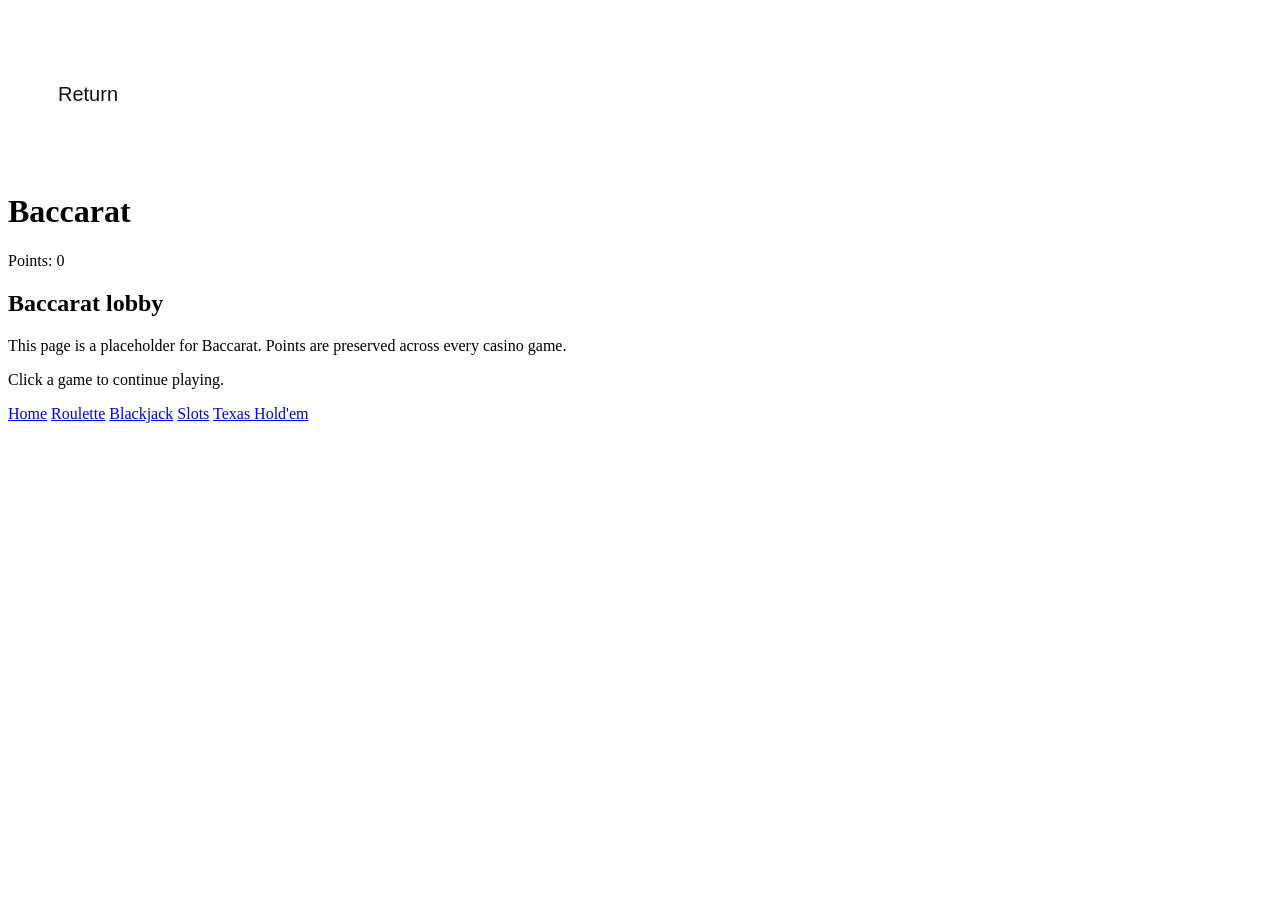
==== Baccarat.html @ 1a07dff0 "added game and home pages" ====
<!DOCTYPE html>
<html lang="en">
<head>
    <meta charset="UTF-8">
    <meta name="viewport" content="width=device-width, initial-scale=1.0">
    <title>Baccarat - Casino Simulator</title>
    <link rel="icon" href="roulettefavicon.ico" type="image/x-icon"/>
    <link rel="stylesheet" href="Styling/Style.css">
</head>
<body class="game-page">
    <a class="return-home-badge" href="index.html" aria-label="Return to index">
        <img src="data:image/svg+xml,%3Csvg xmlns='http://www.w3.org/2000/svg' width='160' height='160'%3E%3Crect width='160' height='160' rx='24' ry='24' fill='white'/%3E%3Ctext x='50%25' y='55%25' dominant-baseline='middle' text-anchor='middle' font-family='Inter,Arial,sans-serif' font-size='20' fill='%23111'%3EReturn%3C/text%3E%3C/svg%3E" alt="Return to index">
    </a>
    <header class="casino-header">
        <h1>Baccarat</h1>
        <div class="points-bar">Points: <span id="pointsValue">0</span></div>
    </header>
    <main class="casino-main">
        <section class="game-card">
            <h2>Baccarat lobby</h2>
            <p>This page is a placeholder for Baccarat. Points are preserved across every casino game.</p>
            <p>Click a game to continue playing.</p>
        </section>
        <nav class="game-menu">
            <a class="game-link" href="index.html">Home</a>
            <a class="game-link" href="Roulette.html">Roulette</a>
            <a class="game-link" href="Blackjack.html">Blackjack</a>
            <a class="game-link" href="Slots.html">Slots</a>
            <a class="game-link" href="TexasHoldem.html">Texas Hold'em</a>
        </nav>
    </main>
    <script src="JS/PointsManager.js"></script>
    <script>initializeSharedPoints();</script>
</body>
</html>
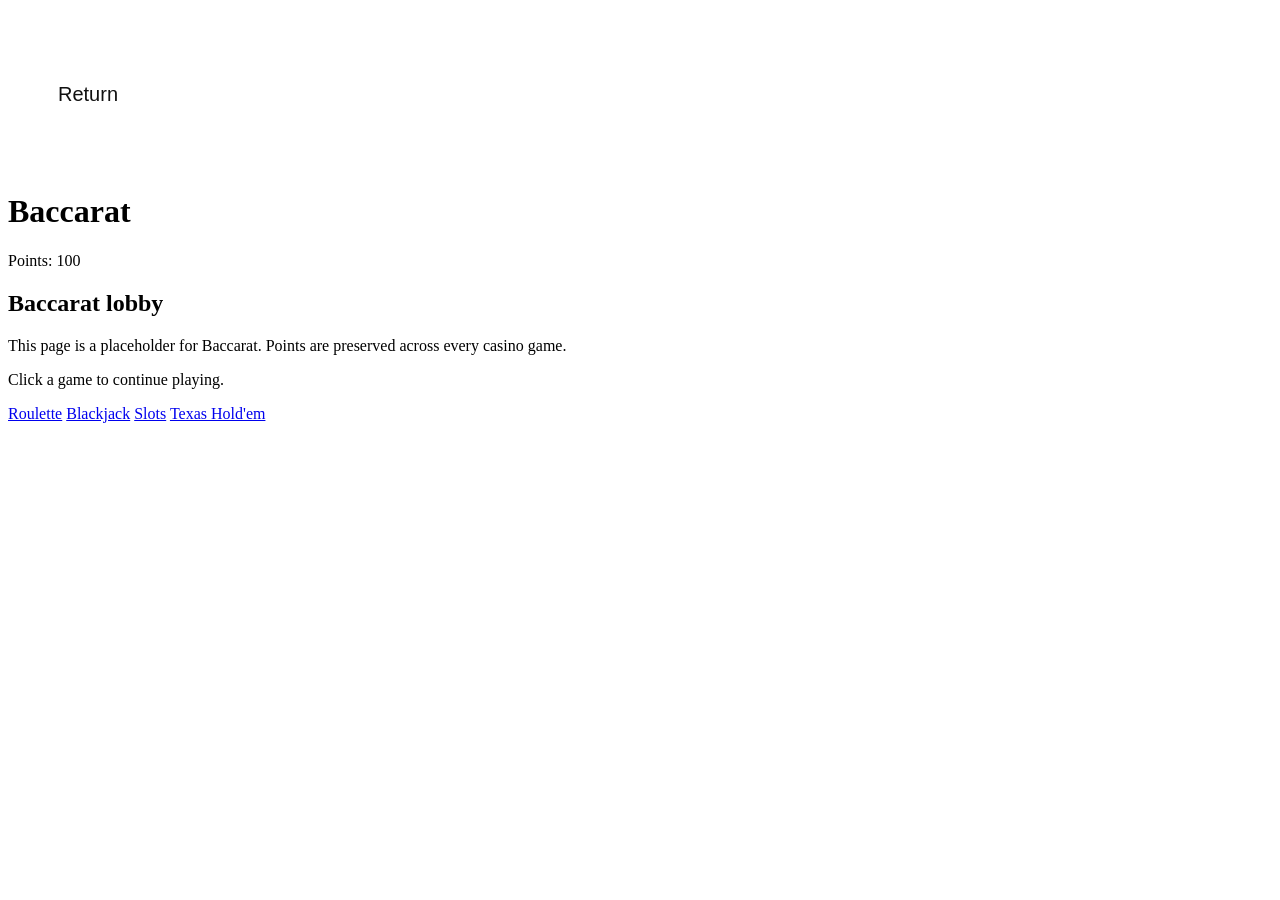
==== commit cb4dd6eb: "aligned columns of roulette into rows and other things" ====
--- a/Baccarat.html
+++ b/Baccarat.html
@@ -22,14 +22,13 @@
             <p>Click a game to continue playing.</p>
         </section>
         <nav class="game-menu">
-            <a class="game-link" href="index.html">Home</a>
             <a class="game-link" href="Roulette.html">Roulette</a>
             <a class="game-link" href="Blackjack.html">Blackjack</a>
             <a class="game-link" href="Slots.html">Slots</a>
             <a class="game-link" href="TexasHoldem.html">Texas Hold'em</a>
         </nav>
     </main>
-    <script src="JS/PointsManager.js"></script>
+    <script src="js/PointsManager.js"></script>
     <script>initializeSharedPoints();</script>
 </body>
 </html>
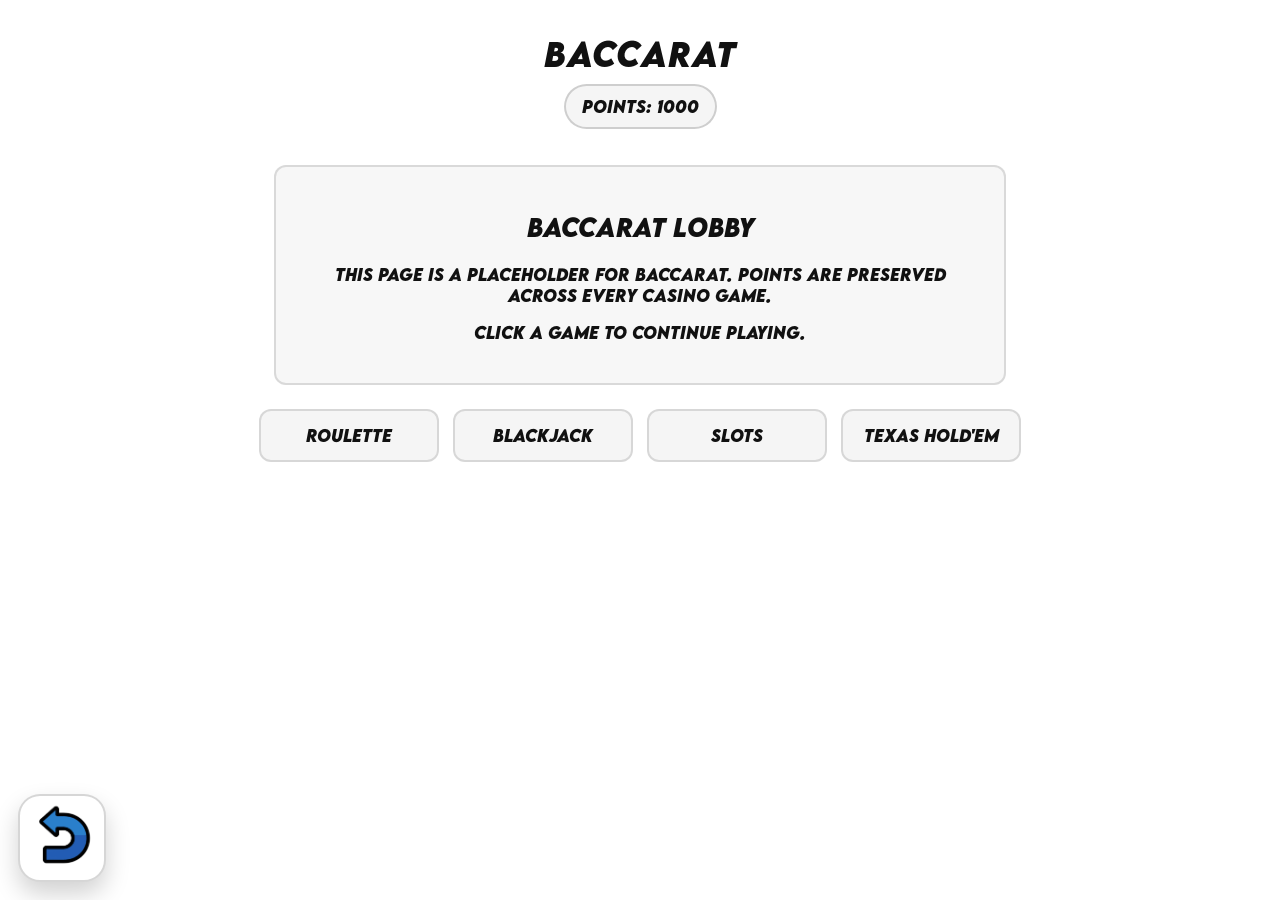
==== commit 85fbbe7a: "Added features and fixed bugs in texas holdem game Fixed the points system to acuretly reflect point" ====
--- a/Baccarat.html
+++ b/Baccarat.html
@@ -5,11 +5,11 @@
     <meta name="viewport" content="width=device-width, initial-scale=1.0">
     <title>Baccarat - Casino Simulator</title>
     <link rel="icon" href="roulettefavicon.ico" type="image/x-icon"/>
-    <link rel="stylesheet" href="Styling/Style.css">
+    <link rel="stylesheet" href="Styling/style.css">
 </head>
 <body class="game-page">
-    <a class="return-home-badge" href="index.html" aria-label="Return to index">
-        <img src="data:image/svg+xml,%3Csvg xmlns='http://www.w3.org/2000/svg' width='160' height='160'%3E%3Crect width='160' height='160' rx='24' ry='24' fill='white'/%3E%3Ctext x='50%25' y='55%25' dominant-baseline='middle' text-anchor='middle' font-family='Inter,Arial,sans-serif' font-size='20' fill='%23111'%3EReturn%3C/text%3E%3C/svg%3E" alt="Return to index">
+    <a class="return-home-badge" href="index.html" aria-label="Return to home">
+        <img src="images/blue-curved-return-arrow.png" alt="Return to home">
     </a>
     <header class="casino-header">
         <h1>Baccarat</h1>
--- a/Styling/style.css
+++ b/Styling/style.css
@@ -0,0 +1,336 @@
+@font-face {
+  font-family: 'LEMONMILK';
+  src: url('../fonts/LEMONMILK-BoldItalic.otf') format('opentype');
+  font-weight: 700;
+  font-style: italic;
+}
+html{
+  --text: #f5f4ff;
+  --background: #010104;
+  --primary: #353535;
+  --secondary: #ec751f;
+  --accent: #120A8F;
+}
+body{
+    font-family: 'LEMONMILK', Inter, Arial, sans-serif;
+    color: var(--text);
+    background: var(--background);
+}
+.primarycontent{
+    background-color: var(--secondary);
+    border: 2px solid var(--text);
+    border-radius: 5px;
+
+}
+.secondarycontent{
+    background-color: var(--accent);
+    border: 2px solid var(--text);
+    border-radius: 5px;
+}
+
+
+
+a:link {
+  color: var(--text);
+}
+
+a:visited {
+  color: var(--text);
+}
+
+a:hover {
+  color: var(--accent);
+}
+
+a:active {
+  color: var(--secondary);
+}
+
+.casino-header {
+    padding: 24px 20px 16px;
+    text-align: center;
+}
+
+.casino-header h1 {
+    margin: 0 0 8px;
+    font-size: 2rem;
+    letter-spacing: 1px;
+}
+
+.points-bar {
+    display: inline-flex;
+    align-items: center;
+    justify-content: center;
+    gap: 6px;
+    padding: 10px 16px;
+    border: 2px solid var(--text);
+    border-radius: 40px;
+    background: rgba(255, 255, 255, 0.05);
+    font-weight: 700;
+}
+
+.casino-main {
+    display: flex;
+    flex-direction: column;
+    align-items: center;
+    gap: 24px;
+    padding: 20px;
+}
+
+.game-card {
+    max-width: 680px;
+    padding: 24px;
+    border: 2px solid var(--text);
+    border-radius: 12px;
+    background: rgba(255, 255, 255, 0.04);
+    text-align: center;
+}
+
+.game-menu {
+    display: flex;
+    flex-wrap: wrap;
+    justify-content: center;
+    gap: 14px;
+    margin: 0;
+    padding: 0;
+}
+
+.game-link {
+    display: inline-flex;
+    align-items: center;
+    justify-content: center;
+    min-width: 140px;
+    padding: 14px 18px;
+    border: 2px solid var(--text);
+    border-radius: 12px;
+    background: rgba(255, 255, 255, 0.04);
+    text-decoration: none;
+    color: var(--text);
+    font-weight: 700;
+    transition: transform 0.2s, box-shadow 0.2s, background-color 0.2s;
+}
+
+.game-link:hover {
+    transform: translateY(-1px);
+    box-shadow: 0 8px 20px rgba(0, 0, 0, 0.18);
+    background-color: rgba(255, 255, 255, 0.12);
+}
+
+.game-grid {
+    display: grid;
+    grid-template-columns: repeat(auto-fit, minmax(220px, 1fr));
+    gap: 24px;
+    width: 100%;
+    max-width: 1080px;
+}
+
+.game-tile {
+    display: flex;
+    flex-direction: column;
+    align-items: center;
+    gap: 10px;
+    text-decoration: none;
+    color: #111;
+    width: 100%;
+    max-width: 280px;
+    background: #ffffff;
+    border: 1px solid rgba(0, 0, 0, 0.08);
+    border-radius: 22px;
+    padding: 14px;
+}
+
+.game-tile img {
+    width: 100%;
+    aspect-ratio: 16 / 10;
+    border-radius: 18px;
+    border: 2px solid rgba(255, 255, 255, 0.12);
+    background-color: rgba(255, 255, 255, 0.04);
+    object-fit: cover;
+}
+
+.game-tile span {
+    font-size: 1rem;
+    font-weight: 700;
+    color: #111;
+}
+
+.game-tile {
+    display: flex;
+    flex-direction: column;
+    align-items: center;
+    gap: 10px;
+    text-decoration: none;
+    color: #111;
+    width: 100%;
+    max-width: 280px;
+    background: #ffffff;
+    border: 1px solid rgba(0, 0, 0, 0.08);
+    border-radius: 22px;
+    padding: 14px;
+}
+
+.game-tile img {
+    width: 100%;
+    aspect-ratio: 16 / 10;
+    border-radius: 18px;
+    border: 2px solid rgba(255, 255, 255, 0.12);
+    background-color: rgba(255, 255, 255, 0.04);
+    object-fit: cover;
+}
+
+.game-tile span {
+    font-size: 1rem;
+    font-weight: 700;
+    color: #111;
+}
+
+.title-screen {
+    position: fixed;
+    inset: 0;
+    display: flex;
+    align-items: center;
+    justify-content: center;
+    background: radial-gradient(circle at top, rgba(255, 238, 150, 0.15), transparent 35%),
+                linear-gradient(180deg, #080707 0%, #040407 100%);
+    z-index: 9999;
+}
+
+.title-content {
+    text-align: center;
+    padding: 2rem 2.5rem;
+}
+
+.title-text {
+    display: inline-flex;
+    flex-direction: column;
+    align-items: center;
+    gap: 0.3rem;
+}
+
+.casino-text {
+    font-family: 'LEMONMILK', Inter, Arial, sans-serif;
+    font-size: 6rem;
+    line-height: 0.9;
+    font-weight: 700;
+    background: linear-gradient(135deg, #ffd56d, #ffed9e, #f9d35c, #f6c737, #ffd46f);
+    -webkit-background-clip: text;
+    color: transparent;
+    text-shadow: 0 0 18px rgba(255, 220, 130, 0.85);
+}
+
+.simulator-text {
+    font-family: 'LEMONMILK', Inter, Arial, sans-serif;
+    font-size: 3rem;
+    font-weight: 700;
+    color: #f9d671;
+    text-shadow: 0 0 14px rgba(255, 223, 140, 0.65);
+}
+
+.prompt-text {
+    margin-top: 1.5rem;
+    font-size: 1.2rem;
+    color: #f8e7b6;
+    opacity: 0.95;
+    animation: pulse 2s ease-in-out infinite alternate;
+}
+
+@keyframes pulse {
+    from { opacity: 0.7; }
+    to { opacity: 1; }
+}
+
+.game-page {
+    background: #ffffff;
+    color: #111111;
+}
+
+.game-page a {
+    color: #111111;
+}
+
+.game-page .casino-header {
+    color: #111111;
+}
+
+.game-page .points-bar {
+    border-color: rgba(0, 0, 0, 0.16);
+    background: rgba(0, 0, 0, 0.04);
+    color: #111111;
+}
+
+.game-page .game-card {
+    background: #f7f7f7;
+    border-color: rgba(0, 0, 0, 0.12);
+}
+
+.game-page .game-link {
+    border-color: rgba(0, 0, 0, 0.12);
+    background: rgba(0, 0, 0, 0.04);
+    color: #111111;
+}
+
+.game-page .game-link:hover {
+    background-color: rgba(0, 0, 0, 0.08);
+}
+
+.return-home-badge {
+    position: fixed;
+    bottom: 18px;
+    left: 18px;
+    width: 84px;
+    height: 84px;
+    border-radius: 22px;
+    overflow: hidden;
+    border: 2px solid rgba(0, 0, 0, 0.16);
+    background: #ffffff;
+    box-shadow: 0 12px 24px rgba(0, 0, 0, 0.18);
+    z-index: 1000;
+}
+
+.return-home-badge img {
+    width: 100%;
+    height: 100%;
+    object-fit: cover;
+    display: block;
+}
+
+.title-screen {
+    position: fixed;
+    inset: 0;
+    background: rgba(1, 1, 4, 0.98);
+    display: flex;
+    align-items: center;
+    justify-content: center;
+    z-index: 2000;
+    padding: 24px;
+    transition: opacity 0.6s ease;
+}
+
+.title-screen.hidden {
+    opacity: 0;
+    pointer-events: none;
+}
+
+.title-content {
+    text-align: center;
+    color: var(--text);
+}
+
+.title-text {
+    font-size: clamp(3rem, 8vw, 6rem);
+    letter-spacing: 0.35rem;
+    text-transform: uppercase;
+    margin-bottom: 1rem;
+    animation: float 4.5s ease-in-out infinite;
+}
+
+.prompt-text {
+    font-size: 1rem;
+    letter-spacing: 0.12rem;
+    opacity: 0.9;
+}
+
+@keyframes float {
+    0%, 100% { transform: translateY(-6px); }
+    50% { transform: translateY(6px); }
+}
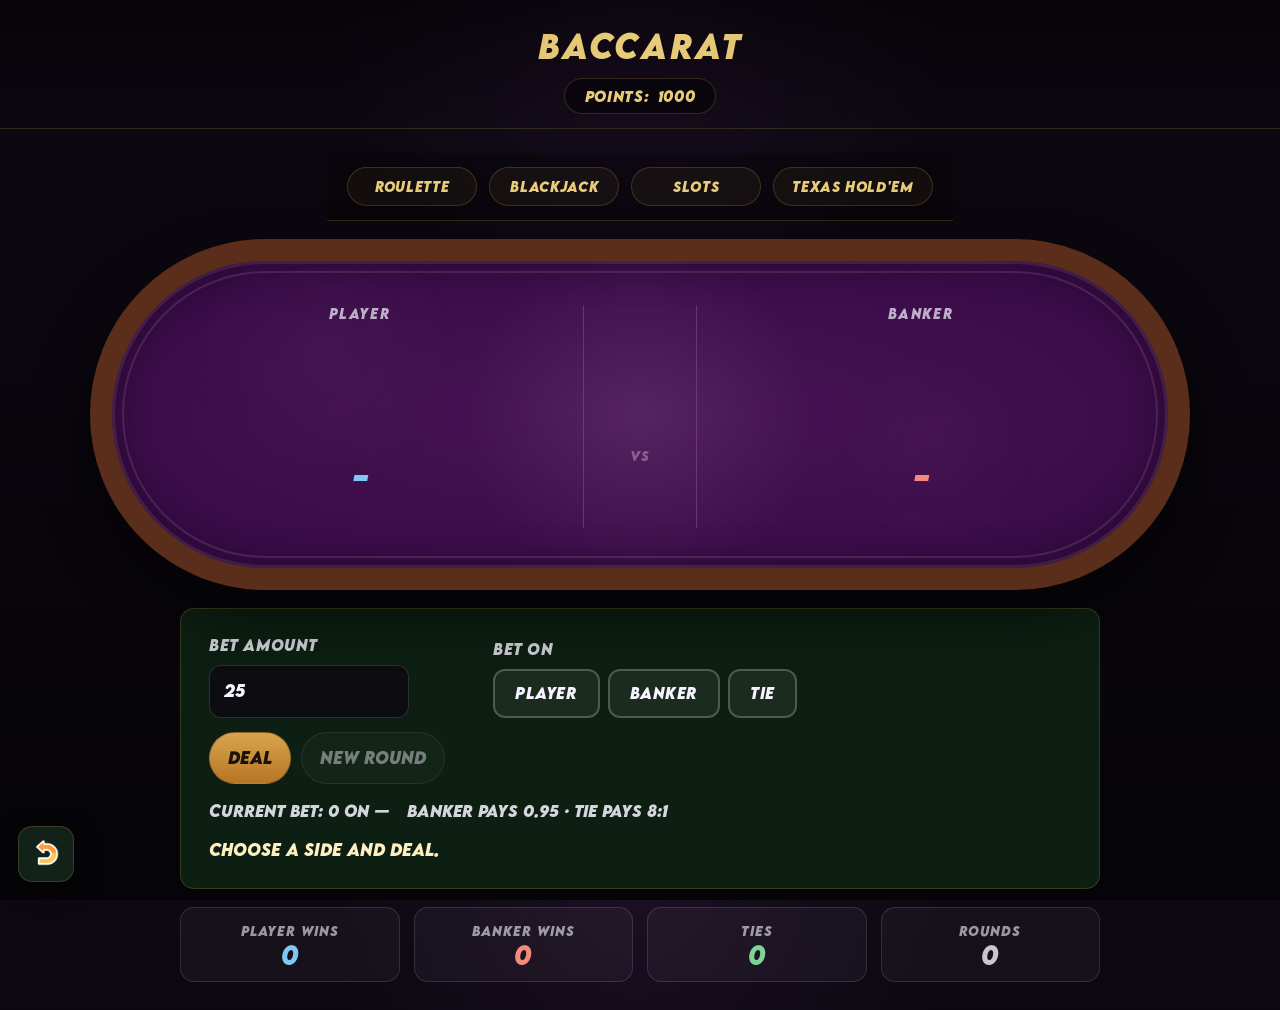
==== commit d4ee0fd7: "added baccarat standardized style across site" ====
--- a/Baccarat.html
+++ b/Baccarat.html
@@ -5,9 +5,13 @@
     <meta name="viewport" content="width=device-width, initial-scale=1.0">
     <title>Baccarat - Casino Simulator</title>
     <link rel="icon" href="roulettefavicon.ico" type="image/x-icon"/>
+    <link rel="preconnect" href="https://fonts.googleapis.com">
+    <link rel="preconnect" href="https://fonts.gstatic.com" crossorigin>
+    <link href="https://fonts.googleapis.com/css2?family=Inter:ital,opsz,wght@0,14..32,100..900;1,14..32,100..900&display=swap" rel="stylesheet">
     <link rel="stylesheet" href="Styling/style.css">
+    <link rel="stylesheet" href="Styling/Baccarat.css">
 </head>
-<body class="game-page">
+<body class="baccarat-page">
     <a class="return-home-badge" href="index.html" aria-label="Return to home">
         <img src="images/blue-curved-return-arrow.png" alt="Return to home">
     </a>
@@ -15,20 +19,91 @@
         <h1>Baccarat</h1>
         <div class="points-bar">Points: <span id="pointsValue">0</span></div>
     </header>
-    <main class="casino-main">
-        <section class="game-card">
-            <h2>Baccarat lobby</h2>
-            <p>This page is a placeholder for Baccarat. Points are preserved across every casino game.</p>
-            <p>Click a game to continue playing.</p>
-        </section>
+    <main class="casino-main baccarat-layout">
         <nav class="game-menu">
             <a class="game-link" href="Roulette.html">Roulette</a>
             <a class="game-link" href="Blackjack.html">Blackjack</a>
             <a class="game-link" href="Slots.html">Slots</a>
             <a class="game-link" href="TexasHoldem.html">Texas Hold'em</a>
         </nav>
+
+        <section class="baccarat-table-wrap" aria-label="Baccarat table">
+            <div class="baccarat-table">
+                <div class="baccarat-zone">
+                    <div class="zone-title">Player</div>
+                    <div id="playerCards" class="bac-cards-row"></div>
+                    <div id="playerScore" class="zone-score player-score">-</div>
+                    <div id="playerNatural" class="bac-natural-badge"></div>
+                </div>
+
+                <div class="baccarat-zone-divider"></div>
+
+                <div class="baccarat-zone" style="flex: 0 0 auto; min-width: 80px; justify-content: center;">
+                    <div class="zone-title" style="opacity:0;">vs</div>
+                    <div class="tie-center" style="font-size:0.78rem; font-weight:700; letter-spacing:0.10em; text-transform:uppercase; color:rgba(245,244,255,0.32); text-align:center; padding-top: 48px;">VS</div>
+                </div>
+
+                <div class="baccarat-zone-divider"></div>
+
+                <div class="baccarat-zone">
+                    <div class="zone-title">Banker</div>
+                    <div id="bankerCards" class="bac-cards-row"></div>
+                    <div id="bankerScore" class="zone-score banker-score">-</div>
+                    <div id="bankerNatural" class="bac-natural-badge"></div>
+                </div>
+            </div>
+        </section>
+
+        <section class="baccarat-controls game-card">
+            <div class="baccarat-bet-row">
+                <div class="control-stack">
+                    <label for="betAmount">Bet amount</label>
+                    <input id="betAmount" type="number" min="1" step="1" value="25">
+                </div>
+                <div class="bet-target-group">
+                    <label>Bet on</label>
+                    <div class="bet-target-buttons">
+                        <button id="betTargetPlayer" class="bet-target-btn">Player</button>
+                        <button id="betTargetBanker" class="bet-target-btn">Banker</button>
+                        <button id="betTargetTie"    class="bet-target-btn">Tie</button>
+                    </div>
+                </div>
+            </div>
+
+            <div class="button-row">
+                <button id="dealBtn"     class="action-button primary">Deal</button>
+                <button id="newRoundBtn" class="action-button" disabled>New Round</button>
+            </div>
+
+            <div class="status-row">
+                <div>Current bet: <span id="currentBetValue">0</span> on <span id="betTargetValue">—</span></div>
+                <div>Banker pays 0.95 · Tie pays 8:1</div>
+            </div>
+            <p id="statusMessage" class="status-message">Choose a side and deal.</p>
+        </section>
+
+        <div class="baccarat-scoreboard" aria-label="Session statistics">
+            <div class="score-tile">
+                <div class="score-tile-label">Player wins</div>
+                <div id="statPlayer" class="score-tile-value player">0</div>
+            </div>
+            <div class="score-tile">
+                <div class="score-tile-label">Banker wins</div>
+                <div id="statBanker" class="score-tile-value banker">0</div>
+            </div>
+            <div class="score-tile">
+                <div class="score-tile-label">Ties</div>
+                <div id="statTie" class="score-tile-value tie">0</div>
+            </div>
+            <div class="score-tile">
+                <div class="score-tile-label">Rounds</div>
+                <div id="statRounds" class="score-tile-value rounds">0</div>
+            </div>
+        </div>
     </main>
+
     <script src="js/PointsManager.js"></script>
     <script>initializeSharedPoints();</script>
+    <script src="js/BaccaratEngine.js"></script>
 </body>
 </html>
--- a/Styling/style.css
+++ b/Styling/style.css
@@ -1,336 +1,298 @@
+/* ═══════════════════════════════════════════════════
+   CASINO SIMULATOR — Unified Design System
+   Palette: deep felt green + aged gold + near-black
+   ═══════════════════════════════════════════════════ */
+
 @font-face {
   font-family: 'LEMONMILK';
   src: url('../fonts/LEMONMILK-BoldItalic.otf') format('opentype');
   font-weight: 700;
   font-style: italic;
 }
-html{
-  --text: #f5f4ff;
-  --background: #010104;
-  --primary: #353535;
-  --secondary: #ec751f;
-  --accent: #120A8F;
-}
-body{
-    font-family: 'LEMONMILK', Inter, Arial, sans-serif;
-    color: var(--text);
-    background: var(--background);
-}
-.primarycontent{
-    background-color: var(--secondary);
-    border: 2px solid var(--text);
-    border-radius: 5px;
-
-}
-.secondarycontent{
-    background-color: var(--accent);
-    border: 2px solid var(--text);
-    border-radius: 5px;
-}
-
-
-
-a:link {
+
+/* ── Tokens ──────────────────────────────────────── */
+:root {
+  --bg:          #07100a;        /* near-black with green tint */
+  --bg-surface:  #0d1e12;        /* cards / panels */
+  --bg-raised:   #132218;        /* slightly elevated surfaces */
+  --felt:        #1a5c2a;        /* poker table green */
+  --felt-light:  #237335;
+  --gold:        #c9a84c;
+  --gold-light:  #e8cc7a;
+  --gold-dim:    rgba(201,168,76,0.35);
+  --text:        #f0ead8;        /* warm cream — not pure white */
+  --text-dim:    rgba(240,234,216,0.55);
+  --text-muted:  rgba(240,234,216,0.30);
+  --border:      rgba(201,168,76,0.22);
+  --border-dim:  rgba(255,255,255,0.08);
+  --rail:        #5c3317;
+  --rail-dark:   #3d2010;
+  --red:         #c0392b;
+  --radius-sm:   8px;
+  --radius-md:   14px;
+  --radius-lg:   22px;
+  --radius-pill: 999px;
+}
+
+/* ── Reset ───────────────────────────────────────── */
+*, *::before, *::after { box-sizing: border-box; margin: 0; padding: 0; }
+
+/* ── Base ────────────────────────────────────────── */
+html { height: 100%; }
+
+body {
+  font-family: 'LEMONMILK', 'Inter', Arial, sans-serif;
   color: var(--text);
-}
-
-a:visited {
+  background: var(--bg);
+  min-height: 100vh;
+}
+
+/* Remove old white game-page override — all pages share the dark theme */
+/* (game-page class kept for backward compat but no longer inverts colors) */
+.game-page {
+  background: var(--bg);
   color: var(--text);
 }
 
-a:hover {
-  color: var(--accent);
-}
-
-a:active {
-  color: var(--secondary);
-}
-
+/* ── Links ───────────────────────────────────────── */
+a         { color: var(--gold-light); text-decoration: none; }
+a:visited { color: var(--gold); }
+a:hover   { color: var(--gold-light); text-decoration: underline; }
+a:active  { color: var(--text); }
+
+/* ── Header ──────────────────────────────────────── */
 .casino-header {
-    padding: 24px 20px 16px;
-    text-align: center;
+  padding: 24px 20px 14px;
+  text-align: center;
+  border-bottom: 1px solid var(--border);
+  background: linear-gradient(180deg, rgba(0,0,0,0.55) 0%, transparent 100%);
 }
 
 .casino-header h1 {
-    margin: 0 0 8px;
-    font-size: 2rem;
-    letter-spacing: 1px;
+  margin: 0 0 10px;
+  font-size: 2rem;
+  letter-spacing: 0.08em;
+  background: linear-gradient(135deg, var(--gold), var(--gold-light), var(--gold));
+  -webkit-background-clip: text;
+  -webkit-text-fill-color: transparent;
+  background-clip: text;
 }
 
 .points-bar {
-    display: inline-flex;
-    align-items: center;
-    justify-content: center;
-    gap: 6px;
-    padding: 10px 16px;
-    border: 2px solid var(--text);
-    border-radius: 40px;
-    background: rgba(255, 255, 255, 0.05);
-    font-weight: 700;
-}
-
+  display: inline-flex;
+  align-items: center;
+  gap: 8px;
+  padding: 8px 20px;
+  border: 1px solid var(--border);
+  border-radius: var(--radius-pill);
+  background: rgba(0,0,0,0.45);
+  font-size: 0.88rem;
+  font-weight: 700;
+  color: var(--gold-light);
+  letter-spacing: 0.05em;
+}
+
+/* ── Main content area ───────────────────────────── */
 .casino-main {
-    display: flex;
-    flex-direction: column;
-    align-items: center;
-    gap: 24px;
-    padding: 20px;
-}
-
+  display: flex;
+  flex-direction: column;
+  align-items: center;
+  gap: 24px;
+  padding: 24px 20px;
+}
+
+/* ── Cards / panels ──────────────────────────────── */
 .game-card {
-    max-width: 680px;
-    padding: 24px;
-    border: 2px solid var(--text);
-    border-radius: 12px;
-    background: rgba(255, 255, 255, 0.04);
-    text-align: center;
-}
-
+  width: min(680px, 100%);
+  padding: 24px 28px;
+  border: 1px solid var(--border);
+  border-radius: var(--radius-md);
+  background: var(--bg-surface);
+  text-align: center;
+  line-height: 1.65;
+  color: var(--text-dim);
+}
+
+.game-card h2 {
+  color: var(--gold-light);
+  font-size: 1.15rem;
+  margin-bottom: 10px;
+  letter-spacing: 0.06em;
+}
+
+/* ── Navigation menu ─────────────────────────────── */
 .game-menu {
-    display: flex;
-    flex-wrap: wrap;
-    justify-content: center;
-    gap: 14px;
-    margin: 0;
-    padding: 0;
+  display: flex;
+  flex-wrap: wrap;
+  justify-content: center;
+  gap: 12px;
+  padding: 14px 20px;
+  border-bottom: 1px solid var(--border);
+  background: rgba(0,0,0,0.3);
 }
 
 .game-link {
-    display: inline-flex;
-    align-items: center;
-    justify-content: center;
-    min-width: 140px;
-    padding: 14px 18px;
-    border: 2px solid var(--text);
-    border-radius: 12px;
-    background: rgba(255, 255, 255, 0.04);
-    text-decoration: none;
-    color: var(--text);
-    font-weight: 700;
-    transition: transform 0.2s, box-shadow 0.2s, background-color 0.2s;
+  display: inline-flex;
+  align-items: center;
+  justify-content: center;
+  min-width: 130px;
+  padding: 10px 18px;
+  border: 1px solid var(--border);
+  border-radius: var(--radius-pill);
+  background: rgba(201,168,76,0.06);
+  color: var(--gold-light);
+  font-weight: 700;
+  font-size: 0.82rem;
+  letter-spacing: 0.05em;
+  transition: background 0.18s, border-color 0.18s, transform 0.18s;
 }
 
 .game-link:hover {
-    transform: translateY(-1px);
-    box-shadow: 0 8px 20px rgba(0, 0, 0, 0.18);
-    background-color: rgba(255, 255, 255, 0.12);
-}
-
+  background: rgba(201,168,76,0.14);
+  border-color: var(--gold-dim);
+  color: var(--gold-light);
+  text-decoration: none;
+  transform: translateY(-1px);
+}
+
+/* ── Return home badge ───────────────────────────── */
+.return-home-badge {
+  position: fixed;
+  bottom: 18px;
+  left: 18px;
+  width: 56px;
+  height: 56px;
+  border-radius: var(--radius-md);
+  overflow: hidden;
+  border: 1px solid var(--border);
+  background: var(--bg-raised);
+  box-shadow: 0 8px 24px rgba(0,0,0,0.5);
+  z-index: 1000;
+  display: flex;
+  align-items: center;
+  justify-content: center;
+  transition: border-color 0.18s, transform 0.18s;
+}
+
+.return-home-badge:hover {
+  border-color: var(--gold-dim);
+  transform: translateY(-2px);
+  text-decoration: none;
+}
+
+.return-home-badge img {
+  width: 36px;
+  height: 36px;
+  object-fit: contain;
+  display: block;
+  /* invert white arrow for dark bg */
+  filter: invert(1) brightness(1.2);
+}
+
+/* ── Index: title screen ─────────────────────────── */
+.title-screen,
+#titleScreen {
+  position: fixed;
+  inset: 0;
+  display: flex;
+  align-items: center;
+  justify-content: center;
+  background: radial-gradient(ellipse at 50% 30%, #1a0808 0%, #040204 100%);
+  z-index: 9000;
+  transition: opacity 0.8s ease;
+}
+
+#titleScreen.hidden,
+.title-screen.hidden { opacity: 0; pointer-events: none; }
+
+/* ── Index: game grid ────────────────────────────── */
 .game-grid {
-    display: grid;
-    grid-template-columns: repeat(auto-fit, minmax(220px, 1fr));
-    gap: 24px;
-    width: 100%;
-    max-width: 1080px;
+  display: grid;
+  grid-template-columns: repeat(auto-fit, minmax(220px, 1fr));
+  gap: 20px;
+  width: 100%;
+  max-width: 1080px;
 }
 
 .game-tile {
-    display: flex;
-    flex-direction: column;
-    align-items: center;
-    gap: 10px;
-    text-decoration: none;
-    color: #111;
-    width: 100%;
-    max-width: 280px;
-    background: #ffffff;
-    border: 1px solid rgba(0, 0, 0, 0.08);
-    border-radius: 22px;
-    padding: 14px;
+  display: flex;
+  flex-direction: column;
+  align-items: center;
+  gap: 10px;
+  text-decoration: none;
+  color: var(--text);
+  background: var(--bg-surface);
+  border: 1px solid var(--border);
+  border-radius: var(--radius-lg);
+  padding: 14px;
+  transition: border-color 0.2s, transform 0.2s, box-shadow 0.2s;
+}
+
+.game-tile:hover {
+  border-color: var(--gold-dim);
+  transform: translateY(-3px);
+  box-shadow: 0 12px 32px rgba(0,0,0,0.4);
+  text-decoration: none;
 }
 
 .game-tile img {
-    width: 100%;
-    aspect-ratio: 16 / 10;
-    border-radius: 18px;
-    border: 2px solid rgba(255, 255, 255, 0.12);
-    background-color: rgba(255, 255, 255, 0.04);
-    object-fit: cover;
+  width: 100%;
+  aspect-ratio: 16 / 10;
+  border-radius: var(--radius-md);
+  object-fit: cover;
 }
 
 .game-tile span {
-    font-size: 1rem;
-    font-weight: 700;
-    color: #111;
-}
-
-.game-tile {
-    display: flex;
-    flex-direction: column;
-    align-items: center;
-    gap: 10px;
-    text-decoration: none;
-    color: #111;
-    width: 100%;
-    max-width: 280px;
-    background: #ffffff;
-    border: 1px solid rgba(0, 0, 0, 0.08);
-    border-radius: 22px;
-    padding: 14px;
-}
-
-.game-tile img {
-    width: 100%;
-    aspect-ratio: 16 / 10;
-    border-radius: 18px;
-    border: 2px solid rgba(255, 255, 255, 0.12);
-    background-color: rgba(255, 255, 255, 0.04);
-    object-fit: cover;
-}
-
-.game-tile span {
-    font-size: 1rem;
-    font-weight: 700;
-    color: #111;
-}
-
-.title-screen {
-    position: fixed;
-    inset: 0;
-    display: flex;
-    align-items: center;
-    justify-content: center;
-    background: radial-gradient(circle at top, rgba(255, 238, 150, 0.15), transparent 35%),
-                linear-gradient(180deg, #080707 0%, #040407 100%);
-    z-index: 9999;
-}
-
-.title-content {
-    text-align: center;
-    padding: 2rem 2.5rem;
-}
-
-.title-text {
-    display: inline-flex;
-    flex-direction: column;
-    align-items: center;
-    gap: 0.3rem;
-}
-
-.casino-text {
-    font-family: 'LEMONMILK', Inter, Arial, sans-serif;
-    font-size: 6rem;
-    line-height: 0.9;
-    font-weight: 700;
-    background: linear-gradient(135deg, #ffd56d, #ffed9e, #f9d35c, #f6c737, #ffd46f);
-    -webkit-background-clip: text;
-    color: transparent;
-    text-shadow: 0 0 18px rgba(255, 220, 130, 0.85);
-}
-
-.simulator-text {
-    font-family: 'LEMONMILK', Inter, Arial, sans-serif;
-    font-size: 3rem;
-    font-weight: 700;
-    color: #f9d671;
-    text-shadow: 0 0 14px rgba(255, 223, 140, 0.65);
-}
-
-.prompt-text {
-    margin-top: 1.5rem;
-    font-size: 1.2rem;
-    color: #f8e7b6;
-    opacity: 0.95;
-    animation: pulse 2s ease-in-out infinite alternate;
+  font-size: 0.9rem;
+  font-weight: 700;
+  color: var(--gold-light);
+  letter-spacing: 0.05em;
+}
+
+/* ── Placeholder page styles (Baccarat / Slots) ──── */
+.placeholder-wrap {
+  display: flex;
+  flex-direction: column;
+  align-items: center;
+  justify-content: center;
+  min-height: 60vh;
+  gap: 32px;
+  padding: 40px 20px;
+  text-align: center;
+}
+
+.placeholder-badge {
+  font-size: 5rem;
+  line-height: 1;
+  filter: drop-shadow(0 0 18px rgba(201,168,76,0.35));
+}
+
+.placeholder-title {
+  font-size: 1.4rem;
+  letter-spacing: 0.08em;
+  color: var(--gold-light);
+}
+
+.placeholder-body {
+  color: var(--text-dim);
+  font-size: 0.88rem;
+  line-height: 1.7;
+  max-width: 400px;
 }
 
 @keyframes pulse {
-    from { opacity: 0.7; }
-    to { opacity: 1; }
-}
-
-.game-page {
-    background: #ffffff;
-    color: #111111;
-}
-
-.game-page a {
-    color: #111111;
-}
-
-.game-page .casino-header {
-    color: #111111;
-}
-
-.game-page .points-bar {
-    border-color: rgba(0, 0, 0, 0.16);
-    background: rgba(0, 0, 0, 0.04);
-    color: #111111;
-}
-
-.game-page .game-card {
-    background: #f7f7f7;
-    border-color: rgba(0, 0, 0, 0.12);
-}
-
-.game-page .game-link {
-    border-color: rgba(0, 0, 0, 0.12);
-    background: rgba(0, 0, 0, 0.04);
-    color: #111111;
-}
-
-.game-page .game-link:hover {
-    background-color: rgba(0, 0, 0, 0.08);
-}
-
-.return-home-badge {
-    position: fixed;
-    bottom: 18px;
-    left: 18px;
-    width: 84px;
-    height: 84px;
-    border-radius: 22px;
-    overflow: hidden;
-    border: 2px solid rgba(0, 0, 0, 0.16);
-    background: #ffffff;
-    box-shadow: 0 12px 24px rgba(0, 0, 0, 0.18);
-    z-index: 1000;
-}
-
-.return-home-badge img {
-    width: 100%;
-    height: 100%;
-    object-fit: cover;
-    display: block;
-}
-
-.title-screen {
-    position: fixed;
-    inset: 0;
-    background: rgba(1, 1, 4, 0.98);
-    display: flex;
-    align-items: center;
-    justify-content: center;
-    z-index: 2000;
-    padding: 24px;
-    transition: opacity 0.6s ease;
-}
-
-.title-screen.hidden {
-    opacity: 0;
-    pointer-events: none;
-}
-
-.title-content {
-    text-align: center;
-    color: var(--text);
-}
-
-.title-text {
-    font-size: clamp(3rem, 8vw, 6rem);
-    letter-spacing: 0.35rem;
-    text-transform: uppercase;
-    margin-bottom: 1rem;
-    animation: float 4.5s ease-in-out infinite;
-}
-
-.prompt-text {
-    font-size: 1rem;
-    letter-spacing: 0.12rem;
-    opacity: 0.9;
+  from { opacity: 0.65; }
+  to   { opacity: 1; }
 }
 
 @keyframes float {
-    0%, 100% { transform: translateY(-6px); }
-    50% { transform: translateY(6px); }
+  0%, 100% { transform: translateY(-5px); }
+  50%       { transform: translateY(5px); }
+}
+
+@media (max-width: 600px) {
+  .casino-header h1 { font-size: 1.5rem; }
+  .game-menu { gap: 8px; padding: 10px 14px; }
+  .game-link { min-width: 100px; font-size: 0.76rem; padding: 8px 14px; }
+  .return-home-badge { width: 46px; height: 46px; bottom: 12px; left: 12px; }
 }
--- a/Styling/Baccarat.css
+++ b/Styling/Baccarat.css
@@ -0,0 +1,421 @@
+.baccarat-page {
+    min-height: 100vh;
+    background:
+        radial-gradient(circle at top, rgba(90, 48, 106, 0.18), transparent 28%),
+        linear-gradient(180deg, #0d0812 0%, #050407 100%);
+    color: #f5f4ff;
+}
+
+.baccarat-page .casino-main {
+    gap: 18px;
+}
+
+.baccarat-layout {
+    padding-bottom: 28px;
+}
+
+.baccarat-controls {
+    display: grid;
+    gap: 14px;
+    width: min(92vw, 920px);
+    text-align: left;
+}
+
+.baccarat-bet-row {
+    display: flex;
+    flex-wrap: wrap;
+    gap: 14px;
+    align-items: flex-end;
+}
+
+.control-stack {
+    display: flex;
+    flex-direction: column;
+    gap: 8px;
+}
+
+.control-stack label {
+    font-size: 0.92rem;
+    letter-spacing: 0.04em;
+    text-transform: uppercase;
+    color: rgba(245, 244, 255, 0.8);
+}
+
+.control-stack input {
+    width: min(200px, 100%);
+    padding: 12px 14px;
+    border-radius: 12px;
+    border: 1px solid rgba(255, 255, 255, 0.14);
+    background: rgba(13, 8, 18, 0.8);
+    color: #f5f4ff;
+    font: inherit;
+}
+
+.bet-target-group {
+    display: flex;
+    flex-direction: column;
+    gap: 8px;
+}
+
+.bet-target-group label {
+    font-size: 0.92rem;
+    letter-spacing: 0.04em;
+    text-transform: uppercase;
+    color: rgba(245, 244, 255, 0.8);
+}
+
+.bet-target-buttons {
+    display: flex;
+    gap: 8px;
+}
+
+.bet-target-btn {
+    border: 2px solid rgba(255, 255, 255, 0.22);
+    border-radius: 12px;
+    background: rgba(255, 255, 255, 0.06);
+    color: #f5f4ff;
+    padding: 10px 20px;
+    font: inherit;
+    font-weight: 700;
+    font-size: 0.92rem;
+    cursor: pointer;
+    transition: transform 0.15s ease, background-color 0.15s ease, border-color 0.15s ease;
+    letter-spacing: 0.04em;
+}
+
+.bet-target-btn:hover {
+    background: rgba(255, 255, 255, 0.12);
+    transform: translateY(-1px);
+}
+
+.bet-target-btn.active-player {
+    background: linear-gradient(180deg, #3d8fd4 0%, #1d6aaa 100%);
+    border-color: rgba(61, 143, 212, 0.6);
+    color: #fff;
+}
+
+.bet-target-btn.active-banker {
+    background: linear-gradient(180deg, #c94444 0%, #9a2020 100%);
+    border-color: rgba(201, 68, 68, 0.6);
+    color: #fff;
+}
+
+.bet-target-btn.active-tie {
+    background: linear-gradient(180deg, #4aaa5c 0%, #297a38 100%);
+    border-color: rgba(74, 170, 92, 0.6);
+    color: #fff;
+}
+
+.button-row {
+    display: flex;
+    flex-wrap: wrap;
+    gap: 10px;
+}
+
+.action-button {
+    border: 1px solid rgba(255, 255, 255, 0.18);
+    border-radius: 999px;
+    background: rgba(255, 255, 255, 0.06);
+    color: #f5f4ff;
+    padding: 12px 18px;
+    font: inherit;
+    font-weight: 700;
+    cursor: pointer;
+    transition: transform 0.18s ease, background-color 0.18s ease, opacity 0.18s ease;
+}
+
+.action-button:hover:not(:disabled) {
+    transform: translateY(-1px);
+    background: rgba(255, 255, 255, 0.12);
+}
+
+.action-button:disabled {
+    opacity: 0.45;
+    cursor: not-allowed;
+}
+
+.action-button.primary {
+    background: linear-gradient(180deg, #d8a44d 0%, #b77625 100%);
+    color: #1a1207;
+    border-color: rgba(0, 0, 0, 0.2);
+}
+
+.status-row {
+    display: flex;
+    flex-wrap: wrap;
+    gap: 18px;
+    font-size: 0.96rem;
+    color: rgba(245, 244, 255, 0.86);
+}
+
+.status-message {
+    margin: 0;
+    min-height: 1.5em;
+    color: #fff0c2;
+    font-weight: 700;
+}
+
+.baccarat-table-wrap {
+    width: min(96vw, 1100px);
+}
+
+.baccarat-table {
+    position: relative;
+    width: 100%;
+    border-radius: 180px;
+    border: 22px solid #5a2e1a;
+    background:
+        radial-gradient(circle at 50% 50%, rgba(255, 255, 255, 0.07), transparent 32%),
+        radial-gradient(ellipse at 50% 50%, rgba(85, 22, 100, 0.82), rgba(55, 10, 70, 0.96));
+    box-shadow:
+        inset 0 0 0 3px rgba(255, 213, 220, 0.10),
+        inset 0 0 40px rgba(0, 0, 0, 0.40),
+        0 24px 50px rgba(0, 0, 0, 0.50);
+    overflow: hidden;
+    padding: 36px 40px 32px;
+    display: flex;
+    align-items: stretch;
+    justify-content: space-between;
+    gap: 16px;
+    min-height: 300px;
+}
+
+.baccarat-table::before {
+    content: '';
+    position: absolute;
+    inset: 10px;
+    border-radius: 170px;
+    border: 2px solid rgba(255, 200, 230, 0.12);
+    pointer-events: none;
+    z-index: 0;
+}
+
+.baccarat-table::after {
+    content: '';
+    position: absolute;
+    inset: 0;
+    background:
+        radial-gradient(circle at 20% 30%, rgba(255, 255, 255, 0.04), transparent 18%),
+        radial-gradient(circle at 78% 60%, rgba(255, 255, 255, 0.03), transparent 14%);
+    opacity: 0.7;
+    pointer-events: none;
+    z-index: 0;
+}
+
+.baccarat-zone {
+    position: relative;
+    z-index: 1;
+    flex: 1;
+    display: flex;
+    flex-direction: column;
+    align-items: center;
+    gap: 14px;
+    padding: 8px 0;
+}
+
+.baccarat-zone-divider {
+    position: relative;
+    z-index: 1;
+    width: 1px;
+    background: rgba(255, 200, 230, 0.18);
+    align-self: stretch;
+    margin: 8px 0;
+    flex-shrink: 0;
+}
+
+.zone-title {
+    text-transform: uppercase;
+    letter-spacing: 0.12em;
+    font-size: 0.82rem;
+    font-weight: 700;
+    color: rgba(245, 244, 255, 0.7);
+}
+
+.zone-score {
+    font-size: 2.2rem;
+    font-weight: 700;
+    line-height: 1;
+    min-width: 2.5ch;
+    text-align: center;
+}
+
+.zone-score.player-score { color: #7ec8f4; }
+.zone-score.banker-score { color: #f48a7e; }
+.zone-score.tie-center   { color: rgba(245, 244, 255, 0.28); font-size: 1.1rem; letter-spacing: 0.1em; }
+
+.bac-cards-row {
+    display: flex;
+    flex-wrap: wrap;
+    justify-content: center;
+    gap: 10px;
+    min-height: 110px;
+}
+
+.bac-natural-badge {
+    font-size: 0.78rem;
+    font-weight: 700;
+    letter-spacing: 0.08em;
+    text-transform: uppercase;
+    color: #fff0c2;
+    background: rgba(216, 164, 77, 0.28);
+    border: 1px solid rgba(216, 164, 77, 0.45);
+    border-radius: 999px;
+    padding: 4px 12px;
+    min-height: 1.5em;
+    opacity: 0;
+    transition: opacity 0.3s ease;
+}
+
+.bac-natural-badge.visible {
+    opacity: 1;
+}
+
+.table-center-note {
+    position: absolute;
+    top: 50%;
+    left: 50%;
+    transform: translate(-50%, -50%);
+    text-transform: uppercase;
+    letter-spacing: 0.08em;
+    font-size: 0.78rem;
+    font-weight: 700;
+    color: rgba(255, 241, 196, 0.40);
+    background: rgba(0, 0, 0, 0.12);
+    border: 1px solid rgba(255, 255, 255, 0.06);
+    border-radius: 999px;
+    padding: 8px 16px;
+    pointer-events: none;
+    z-index: 2;
+    white-space: nowrap;
+}
+
+/* Cards */
+.card {
+    width: 72px;
+    height: 104px;
+    border-radius: 10px;
+    display: flex;
+    align-items: center;
+    justify-content: center;
+    font-family: 'Courier New', monospace;
+    font-size: 1.05rem;
+    font-weight: 700;
+    box-shadow:
+        0 6px 16px rgba(0, 0, 0, 0.40),
+        inset 0 1px 0 rgba(255, 255, 255, 0.60);
+    position: relative;
+    transition: transform 0.2s ease;
+    flex-shrink: 0;
+}
+
+.card:hover { transform: translateY(-3px); }
+
+.card.face-up {
+    background: linear-gradient(180deg, #ffffff 0%, #f2f2f2 100%);
+    border: 2px solid rgba(0, 0, 0, 0.80);
+    color: #111;
+}
+
+.card.face-up.red { color: #c53b33; }
+.card.face-up.black { color: #111; }
+
+.card.face-down {
+    background:
+        radial-gradient(circle at 50% 50%, rgba(255, 255, 255, 0.14), transparent 40%),
+        linear-gradient(135deg, #3d1a5e 0%, #7c4db0 48%, #3d1a5e 100%);
+    border: 2px solid #1e0b35;
+}
+
+.card.face-down::before {
+    content: '♦';
+    color: rgba(255, 255, 255, 0.45);
+    font-size: 1.4rem;
+}
+
+@keyframes cardReveal {
+    from { transform: translateY(-8px) scale(0.96); opacity: 0; }
+    to   { transform: translateY(0) scale(1); opacity: 1; }
+}
+
+.card.revealed { animation: cardReveal 0.22s ease-out; }
+
+/* Scoreboard */
+.baccarat-scoreboard {
+    width: min(92vw, 920px);
+    display: flex;
+    gap: 14px;
+    flex-wrap: wrap;
+}
+
+.score-tile {
+    flex: 1;
+    min-width: 100px;
+    padding: 14px 16px;
+    border-radius: 14px;
+    border: 1px solid rgba(255, 255, 255, 0.12);
+    background: rgba(255, 255, 255, 0.04);
+    display: flex;
+    flex-direction: column;
+    align-items: center;
+    gap: 4px;
+}
+
+.score-tile-label {
+    font-size: 0.78rem;
+    text-transform: uppercase;
+    letter-spacing: 0.08em;
+    color: rgba(245, 244, 255, 0.60);
+    font-weight: 700;
+}
+
+.score-tile-value {
+    font-size: 1.5rem;
+    font-weight: 700;
+    line-height: 1;
+}
+
+.score-tile-value.player  { color: #7ec8f4; }
+.score-tile-value.banker  { color: #f48a7e; }
+.score-tile-value.tie     { color: #7ed494; }
+.score-tile-value.rounds  { color: rgba(245, 244, 255, 0.80); }
+
+@media (max-width: 720px) {
+    .baccarat-table {
+        flex-direction: column;
+        border-radius: 28px;
+        padding: 24px 20px;
+    }
+
+    .baccarat-table::before {
+        border-radius: 18px;
+    }
+
+    .baccarat-zone-divider {
+        width: auto;
+        height: 1px;
+        margin: 4px 0;
+    }
+
+    .card {
+        width: 60px;
+        height: 88px;
+        font-size: 0.95rem;
+    }
+
+    .zone-score { font-size: 1.8rem; }
+
+    .baccarat-bet-row {
+        flex-direction: column;
+    }
+}
+
+@media (max-width: 480px) {
+    .baccarat-controls {
+        width: min(94vw, 920px);
+    }
+
+    .bet-target-btn {
+        padding: 10px 14px;
+        font-size: 0.84rem;
+    }
+}
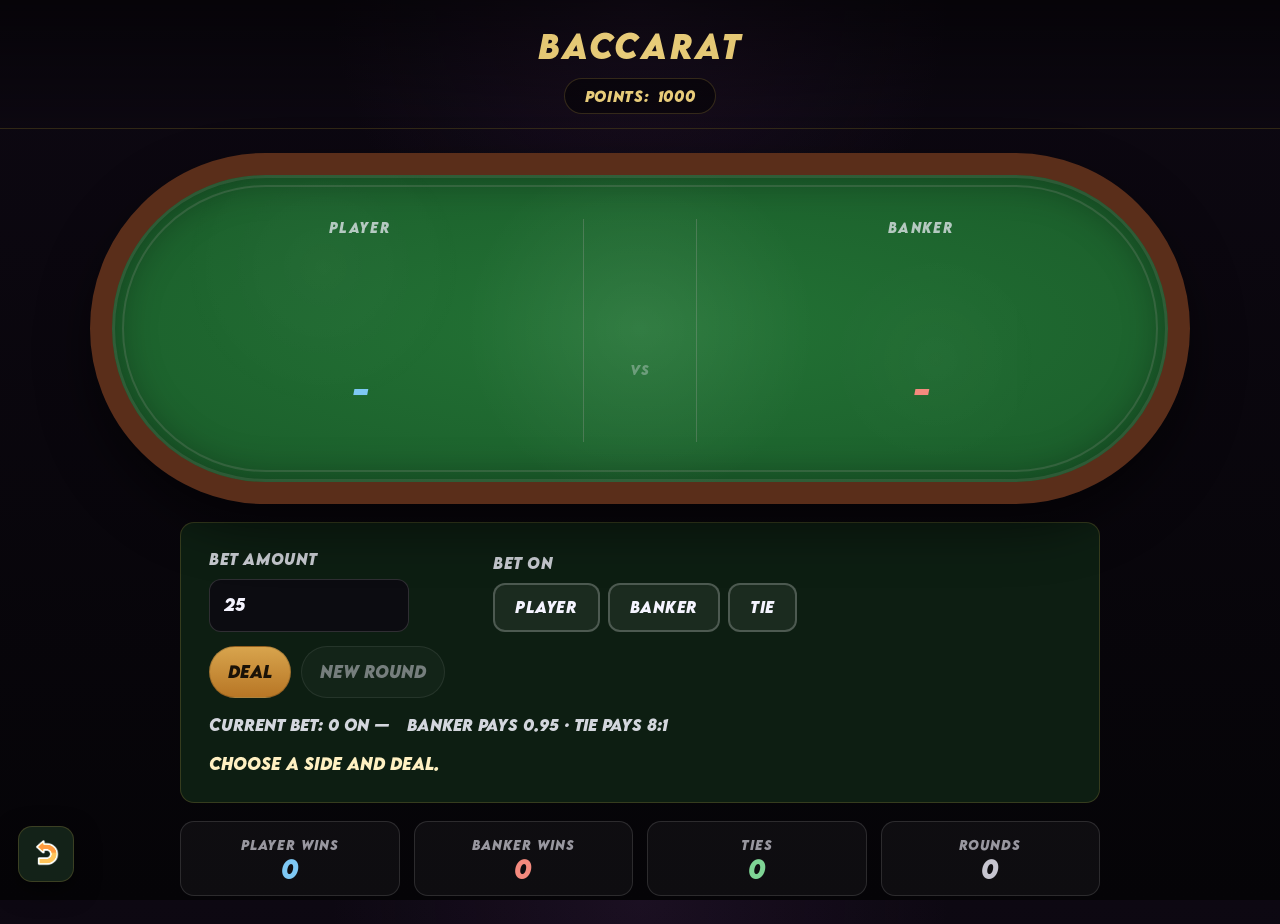
==== commit c9823da3: "cleaned up remaining nav bars repaired blackjack" ====
--- a/Baccarat.html
+++ b/Baccarat.html
@@ -20,13 +20,6 @@
         <div class="points-bar">Points: <span id="pointsValue">0</span></div>
     </header>
     <main class="casino-main baccarat-layout">
-        <nav class="game-menu">
-            <a class="game-link" href="Roulette.html">Roulette</a>
-            <a class="game-link" href="Blackjack.html">Blackjack</a>
-            <a class="game-link" href="Slots.html">Slots</a>
-            <a class="game-link" href="TexasHoldem.html">Texas Hold'em</a>
-        </nav>
-
         <section class="baccarat-table-wrap" aria-label="Baccarat table">
             <div class="baccarat-table">
                 <div class="baccarat-zone">
--- a/Styling/Baccarat.css
+++ b/Styling/Baccarat.css
@@ -166,7 +166,7 @@
     border: 22px solid #5a2e1a;
     background:
         radial-gradient(circle at 50% 50%, rgba(255, 255, 255, 0.07), transparent 32%),
-        radial-gradient(ellipse at 50% 50%, rgba(85, 22, 100, 0.82), rgba(55, 10, 70, 0.96));
+        radial-gradient(ellipse at 50% 50%, var(--felt-light, #1a5c2a), var(--felt, #237355));
     box-shadow:
         inset 0 0 0 3px rgba(255, 213, 220, 0.10),
         inset 0 0 40px rgba(0, 0, 0, 0.40),
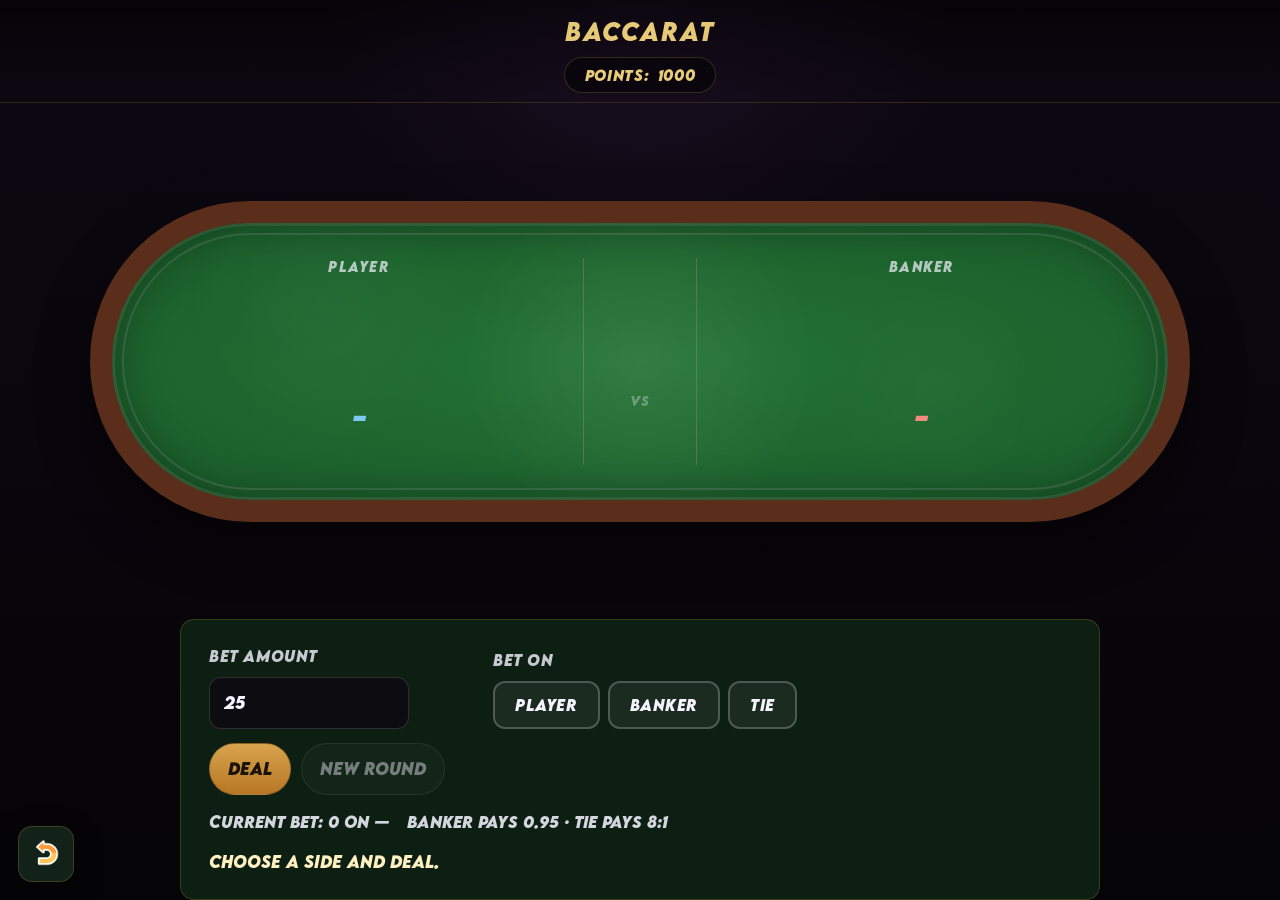
==== commit 141c3d0a: "Remove bottom stats (Baccarat) and info readout (Texas Hold'em) Frees vertical room on both tables. " ====
--- a/Baccarat.html
+++ b/Baccarat.html
@@ -74,28 +74,11 @@
             </div>
             <p id="statusMessage" class="status-message">Choose a side and deal.</p>
         </section>
-
-        <div class="baccarat-scoreboard" aria-label="Session statistics">
-            <div class="score-tile">
-                <div class="score-tile-label">Player wins</div>
-                <div id="statPlayer" class="score-tile-value player">0</div>
-            </div>
-            <div class="score-tile">
-                <div class="score-tile-label">Banker wins</div>
-                <div id="statBanker" class="score-tile-value banker">0</div>
-            </div>
-            <div class="score-tile">
-                <div class="score-tile-label">Ties</div>
-                <div id="statTie" class="score-tile-value tie">0</div>
-            </div>
-            <div class="score-tile">
-                <div class="score-tile-label">Rounds</div>
-                <div id="statRounds" class="score-tile-value rounds">0</div>
-            </div>
-        </div>
     </main>
 
     <script src="js/PointsManager.js"></script>
+    <script src="js/StatsManager.js"></script>
+    <script src="js/AchievementsManager.js"></script>
     <script>initializeSharedPoints();</script>
     <script src="js/BaccaratEngine.js"></script>
 </body>
--- a/Styling/style.css
+++ b/Styling/style.css
@@ -295,4 +295,48 @@
   .game-menu { gap: 8px; padding: 10px 14px; }
   .game-link { min-width: 100px; font-size: 0.76rem; padding: 8px 14px; }
   .return-home-badge { width: 46px; height: 46px; bottom: 12px; left: 12px; }
-}+}
+/* ═══════════════════════════════════════════════════
+   VIEWPORT FIT — desktop no-scroll; phones & very short
+   windows scroll. Shared scaffold for all game pages.
+   (Slots manages its own lock in Slots.css; index in index.css)
+   ═══════════════════════════════════════════════════ */
+html, body { height: 100%; }
+
+body {
+  height: 100dvh;
+  display: flex;
+  flex-direction: column;
+  overflow: hidden;
+}
+
+.casino-header {
+  flex: 0 0 auto;
+  padding: clamp(8px, 1.8vh, 24px) 20px clamp(6px, 1vh, 14px);
+}
+
+.casino-header h1 {
+  font-size: clamp(1.15rem, 2.6vh, 2rem);
+  margin: 0 0 clamp(4px, 1vh, 10px);
+}
+
+.casino-main {
+  flex: 1 1 auto;
+  min-height: 0;
+  justify-content: center;
+  gap: clamp(10px, 2vh, 24px);
+  padding: clamp(10px, 2vh, 24px) 20px;
+  overflow: hidden;
+}
+
+/* Phones: release the lock and allow natural vertical scroll */
+@media (max-width: 768px) {
+  body { height: auto; min-height: 100vh; overflow-x: hidden; overflow-y: auto; }
+  .casino-main { overflow: visible; justify-content: flex-start; }
+}
+
+/* Very short windows: allow a minimal scroll instead of clipping content */
+@media (max-height: 600px) {
+  body { height: auto; min-height: 100vh; overflow-y: auto; }
+  .casino-main { overflow: visible; justify-content: flex-start; }
+}
--- a/Styling/Baccarat.css
+++ b/Styling/Baccarat.css
@@ -419,3 +419,38 @@
         font-size: 0.84rem;
     }
 }
+
+/* ── Viewport fit (desktop no-scroll) ────────────── */
+.baccarat-layout { padding-bottom: 0; gap: clamp(10px, 2vh, 18px); }
+
+.baccarat-table-wrap {
+  flex: 1 1 auto;
+  min-height: 0;
+  display: flex;
+  align-items: center;
+  justify-content: center;
+  width: 100%;
+}
+
+.baccarat-table {
+  width: min(96vw, 1100px);
+  max-height: 100%;
+  min-height: 0;
+  padding: clamp(16px, 3vh, 36px) clamp(18px, 3vw, 40px);
+}
+
+.baccarat-controls { flex: 0 0 auto; }
+
+.bac-cards-row { min-height: clamp(72px, 11vh, 110px); }
+
+.card {
+  width: clamp(48px, 6.4vh, 72px);
+  height: clamp(70px, 9.2vh, 104px);
+}
+
+.zone-score { font-size: clamp(1.4rem, 3.4vh, 2.2rem); }
+
+@media (max-width: 768px), (max-height: 600px) {
+  .baccarat-table-wrap { flex: 0 0 auto; }
+  .baccarat-table { max-height: none; }
+}
